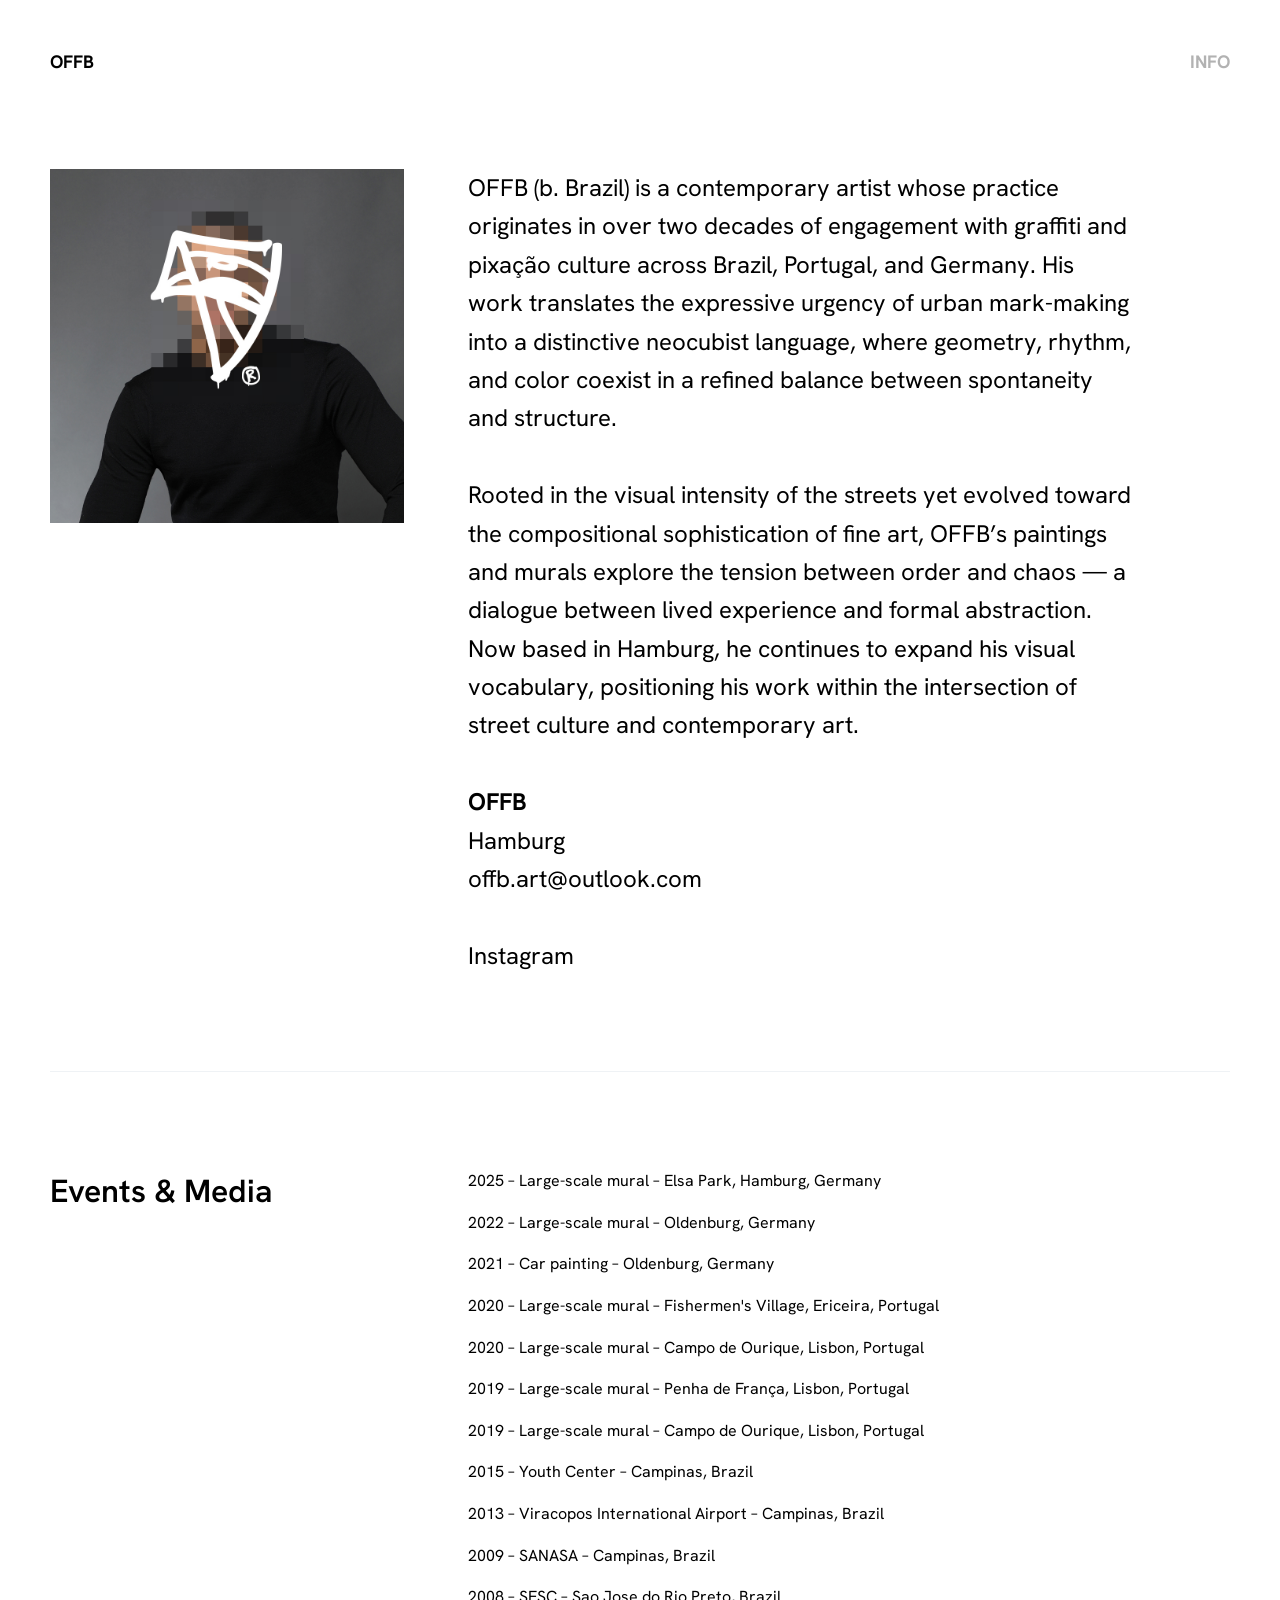
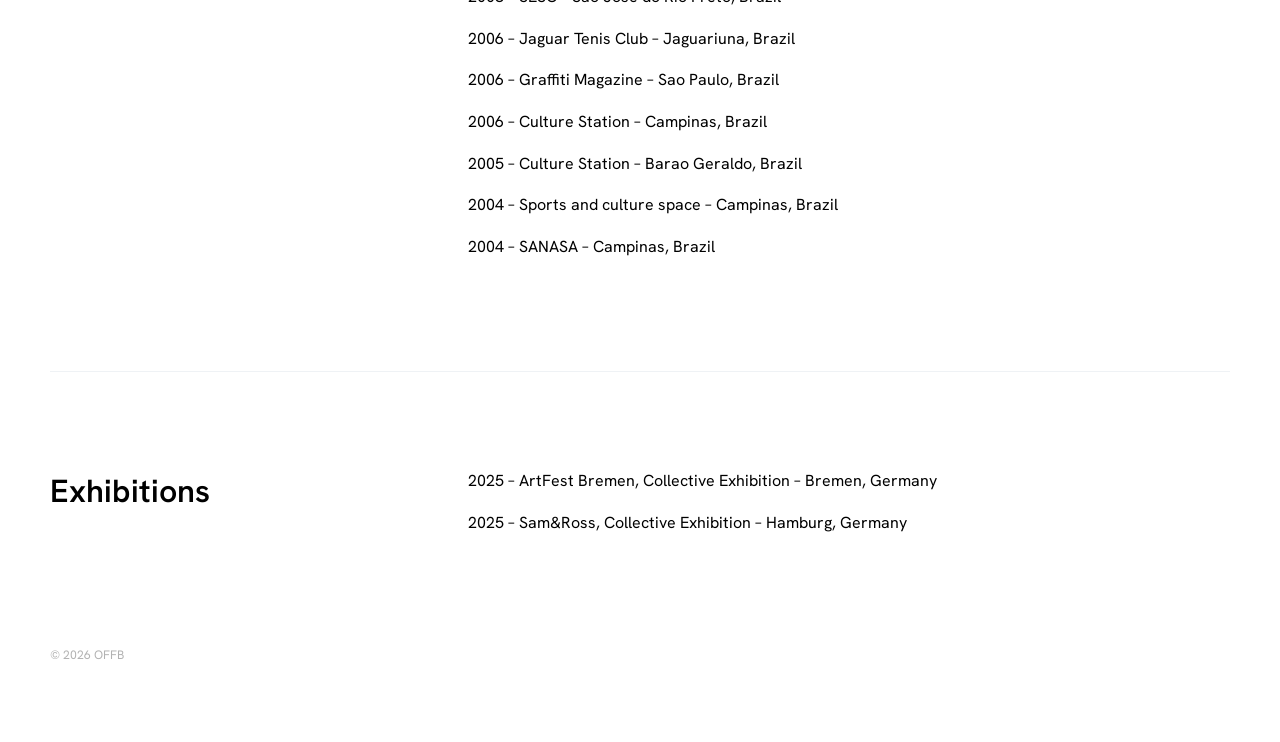
==== info.html @ 8839b7ba "Initial commit" ====
<!DOCTYPE html>
<html lang="en">

<head>
    <meta charset="UTF-8">
    <meta name="viewport" content="width=device-width, initial-scale=1.0">
    <link rel="stylesheet" href="/assets/style.css">
    <link rel="icon" href="/assets/img/favicon-offb.svg" type="image/svg+xml">
    <title>OFFB | INFO</title>
</head>

<body class="about">
    <header>
        <nav>
            <a class="logo" href="/index.html">OFFB</a>
            <a class="info" href="/info.html">INFO</a>
        </nav>
    </header>
    <main class="content">
        <section class="bio">
            <img src="/assets/img/offb-profile.jpg" alt="OFFB Profile Picture">
            <p class="text-bio">OFFB (b. Brazil) is a contemporary artist whose practice originates in over two decades
                of engagement with graffiti and pixação culture across Brazil, Portugal, and Germany. His work
                translates the expressive urgency of urban mark-making into a distinctive neocubist language, where
                geometry, rhythm, and color coexist in a refined balance between spontaneity and structure.
                <br><br>
                Rooted in the visual intensity of the streets yet evolved toward the compositional sophistication of
                fine art, OFFB’s paintings and murals explore the tension between order and chaos — a dialogue between
                lived experience and formal abstraction. Now based in Hamburg, he continues to expand his visual
                vocabulary, positioning his work within the intersection of street culture and contemporary art.
                <br><br>
                <b>OFFB</b><br>
                Hamburg<br>
                <a target="_blank" href="mailto:offb.art@outlook.com">offb.art@outlook.com</a><br><br>

                <a target="_blank" href="https://www.instagram.com/offb_official/">Instagram</a>
            </p>
        </section>
        <hr class="divider" />
        <section class="bio-content">
            <h3>
                Events & Media
            </h3>
            <ul class="exhibitions-list">
                <li>2025 – Large-scale mural – Elsa Park, Hamburg, Germany</li>
                <li>2022 – Large-scale mural – Oldenburg, Germany</li>
                <li>2021 – Car painting – Oldenburg, Germany</li>
                <li>2020 – Large-scale mural – Fishermen's Village, Ericeira, Portugal</li>
                <li>2020 – Large-scale mural – Campo de Ourique, Lisbon, Portugal</li>
                <li>2019 – Large-scale mural – Penha de França, Lisbon, Portugal</li>
                <li>2019 – Large-scale mural – Campo de Ourique, Lisbon, Portugal</li>
                <li>2015 – Youth Center – Campinas, Brazil</li>
                <li>2013 – Viracopos International Airport – Campinas, Brazil</li>
                <li>2009 – SANASA – Campinas, Brazil</li>
                <li>2008 – SESC – Sao Jose do Rio Preto, Brazil</li>
                <li>2006 – Jaguar Tenis Club – Jaguariuna, Brazil</li>
                <li>2006 – Graffiti Magazine – Sao Paulo, Brazil</li>
                <li>2006 – Culture Station – Campinas, Brazil</li>
                <li>2005 – Culture Station – Barao Geraldo, Brazil</li>
                <li>2004 – Sports and culture space – Campinas, Brazil</li>
                <li>2004 – SANASA – Campinas, Brazil</li>
            </ul>
        </section>
        <hr class="divider" />
        <section class="bio-content">
            <h3>
                Exhibitions
            </h3>
            <ul class="exhibitions-list">
                <li>2025 – ArtFest Bremen, Collective Exhibition – Bremen, Germany</li>
                <li>2025 – Sam&Ross, Collective Exhibition – Hamburg, Germany</li>
            </ul>
        </section>
    </main>
    <footer>
        <p>
            © 2026 OFFB
        </p>
    </footer>

</body>

</html>
---- assets/style.css ----
/* Fonts */

@import url('https://fonts.googleapis.com/css2?family=Hanken+Grotesk:ital,wght@0,100..900;1,100..900&display=swap');

/* General Reset */

body,
html {
    margin: 0;
    padding: 0;
    box-sizing: border-box;
    font-family: "Hanken Grotesk", sans-serif;
}

a {
    text-decoration: none;
    color: #000;
}

a:hover {
    color: #b2b2b2;
}

/* Homepage */

.home {
    position: relative;
    height: 100vh;
    background: #fff;
    margin: 50px;
    /* overflow: hidden; */
}

nav {
    display: flex;
    justify-content: space-between;
    align-items: center;
    margin-bottom: 6rem;
    font-weight: 700;
    font-size: 1.125rem;
    letter-spacing: 0;
    line-height: normal;
    text-decoration: none;
}

nav .logo {
    color: #000;
    transition: 0.3s ease;
}

nav .logo:hover {
    color: #b2b2b2;
}

nav .info {
    color: #b2b2b2;
    transition: 0.3s ease;
}

nav .info:hover {
    color: #000;
}

/* .slider {
    width: 100%;
    height: 100%;
    max-height: fit-content;
    background-color: #b2b2b2;
} */

.slider {
    width: 100%;
    height: 100vh;
    margin: 0 auto;
    overflow: hidden;
    position: relative;
    background-color: #b2b2b2;
}

.slides {
    position: relative;
    width: 100%;
    height: 100%;
}

.slides img {
    position: absolute;
    top: 0;
    left: 0;
    width: 100%;
    height: 100%;
    object-fit: cover;
    opacity: 0;
    animation: fade 24s infinite;
}

/* Each image starts its animation with a delay */
.slides img:nth-child(1) { animation-delay: 0s; }
.slides img:nth-child(2) { animation-delay: 6s; }
.slides img:nth-child(3) { animation-delay: 12s; }
.slides img:nth-child(4) { animation-delay: 18s; }

@keyframes fade {
    0% { opacity: 0; }
    8% { opacity: 1; }
    25% { opacity: 1; }
    33% { opacity: 0; }
    100% { opacity: 0; }
}

/* Info */

.about {
    position: relative;
    background: #fff;
    margin: 50px;
}

.divider {
    border: none;
    height: 1px;
    background-color: #EFF2F5;
    margin: 6rem 0;
    width: 100%;
}

.content {
    display: flex;
    flex-direction: column;
    box-sizing: border-box;
}

.bio {
    display: flex;
    flex-direction: row;
    justify-content: space-between;
    align-items: flex-start;
    gap: 4rem;
    width: 100%;
    margin: 0 auto;
    box-sizing: border-box;
}

.bio img {
    flex: 0 0 30%;
    width: 6rem;
    height: auto;
    object-fit: cover;
    margin: 0;
    display: block;
}

.text-bio {
    flex: 1;
    font-size: 1.5rem;
    line-height: 1.6;
    margin: 0;
    margin-right: 6rem;
    box-sizing: border-box;
    overflow-wrap: break-word;
}

.bio-content {
    display: flex;
    flex-direction: row;
    justify-content: space-between;
    align-items: flex-start;
    gap: 4rem;
    width: 100%;
    margin: 0 auto;
    box-sizing: border-box;
}

.bio-content h3 {
    flex: 0 0 30%;
    font-size: 2rem;
    font-weight: 600;
    line-height: 1.3;
    margin: 0;
    padding-top: 0.2rem;
    box-sizing: border-box;
}

.bio-content .exhibitions-list {
    flex: 1;
    font-size: 1rem;
    line-height: 1.6;
    margin: 0;
    box-sizing: border-box;
    overflow-wrap: break-word;
}

.exhibitions-list {
    list-style: none;
    padding: 0;
    margin: 0;
    font-size: 1.125rem;
    color: #000;
    line-height: 1.6;
}

.exhibitions-list li {
    margin-bottom: 0.5rem;
    padding-bottom: 0.5rem;
}

.exhibitions-list li:last-child {
    border-bottom: none;
}



/* Footer */

footer {
    font-size: 0.765rem;
    font-weight: 400;
    color: #b2b2b2;
    margin-top: 6rem;
    padding-bottom: 1rem;
}

::selection {
    background-color: #b2b2b2;
    color: #000;
}

/* Responsive Design */

@media (max-width: 1024px) {
    .slider {
        height: 60vh;
    }

    .slides img {
        height: 60vh;
    }
}

@media (max-width: 768px) {
    .slider {
        height: 50vh;
    }


    .slides img {
        height: 50vh;
    }
}

@media (max-width: 480px) {
    .slider {
        height: 40vh;
    }

    .slides img {
        height: 40vh;
    }
}

@media (max-width: 1024px) {

    .home,
    .about {
        margin: 2rem;
    }

    nav {
        flex-direction: row;
        justify-content: space-between;
        font-size: 1rem;
    }

    .bio,
    .bio-content {
        gap: 2rem;
    }

    .bio img {
        flex: 0 0 40%;
    }

    .text-bio {
        font-size: 1.25rem;
        margin-right: 0;
    }

    .bio-content h3 {
        font-size: 1.5rem;
    }

    .bio-content .exhibitions-list {
        font-size: 1rem;
    }

    .divider {
        margin: 4rem 0;
    }
}

@media (max-width: 768px) {

    .home,
    .about {
        margin: 1.5rem;
    }

    .bio,
    .bio-content {
        flex-direction: column;
        gap: 2rem;
    }

    .bio img,
    .bio-content h3 {
        flex: 0 0 auto;
        width: 100%;
    }

    .text-bio,
    .bio-content .exhibitions-list {
        flex: 0 0 auto;
        width: 100%;
        margin-right: 0;
        font-size: 1.125rem;
    }

    .exhibitions-list li {
        margin-bottom: 0.75rem;
        padding-bottom: 0.75rem;
    }

    footer {
        text-align: left;
        font-size: 0.75rem;
        margin-top: 4rem;
    }
}

@media (max-width: 480px) {

    .home,
    .about {
        margin: 1rem;
    }

    nav {
        font-size: 0.9rem;
    }

    .text-bio {
        font-size: 1rem;
        line-height: 1.5;
    }

    .bio-content h3 {
        font-size: 1.25rem;
    }

    .exhibitions-list {
        font-size: 0.95rem;
    }

    footer {
        font-size: 0.7rem;
        text-align: center;
    }
}
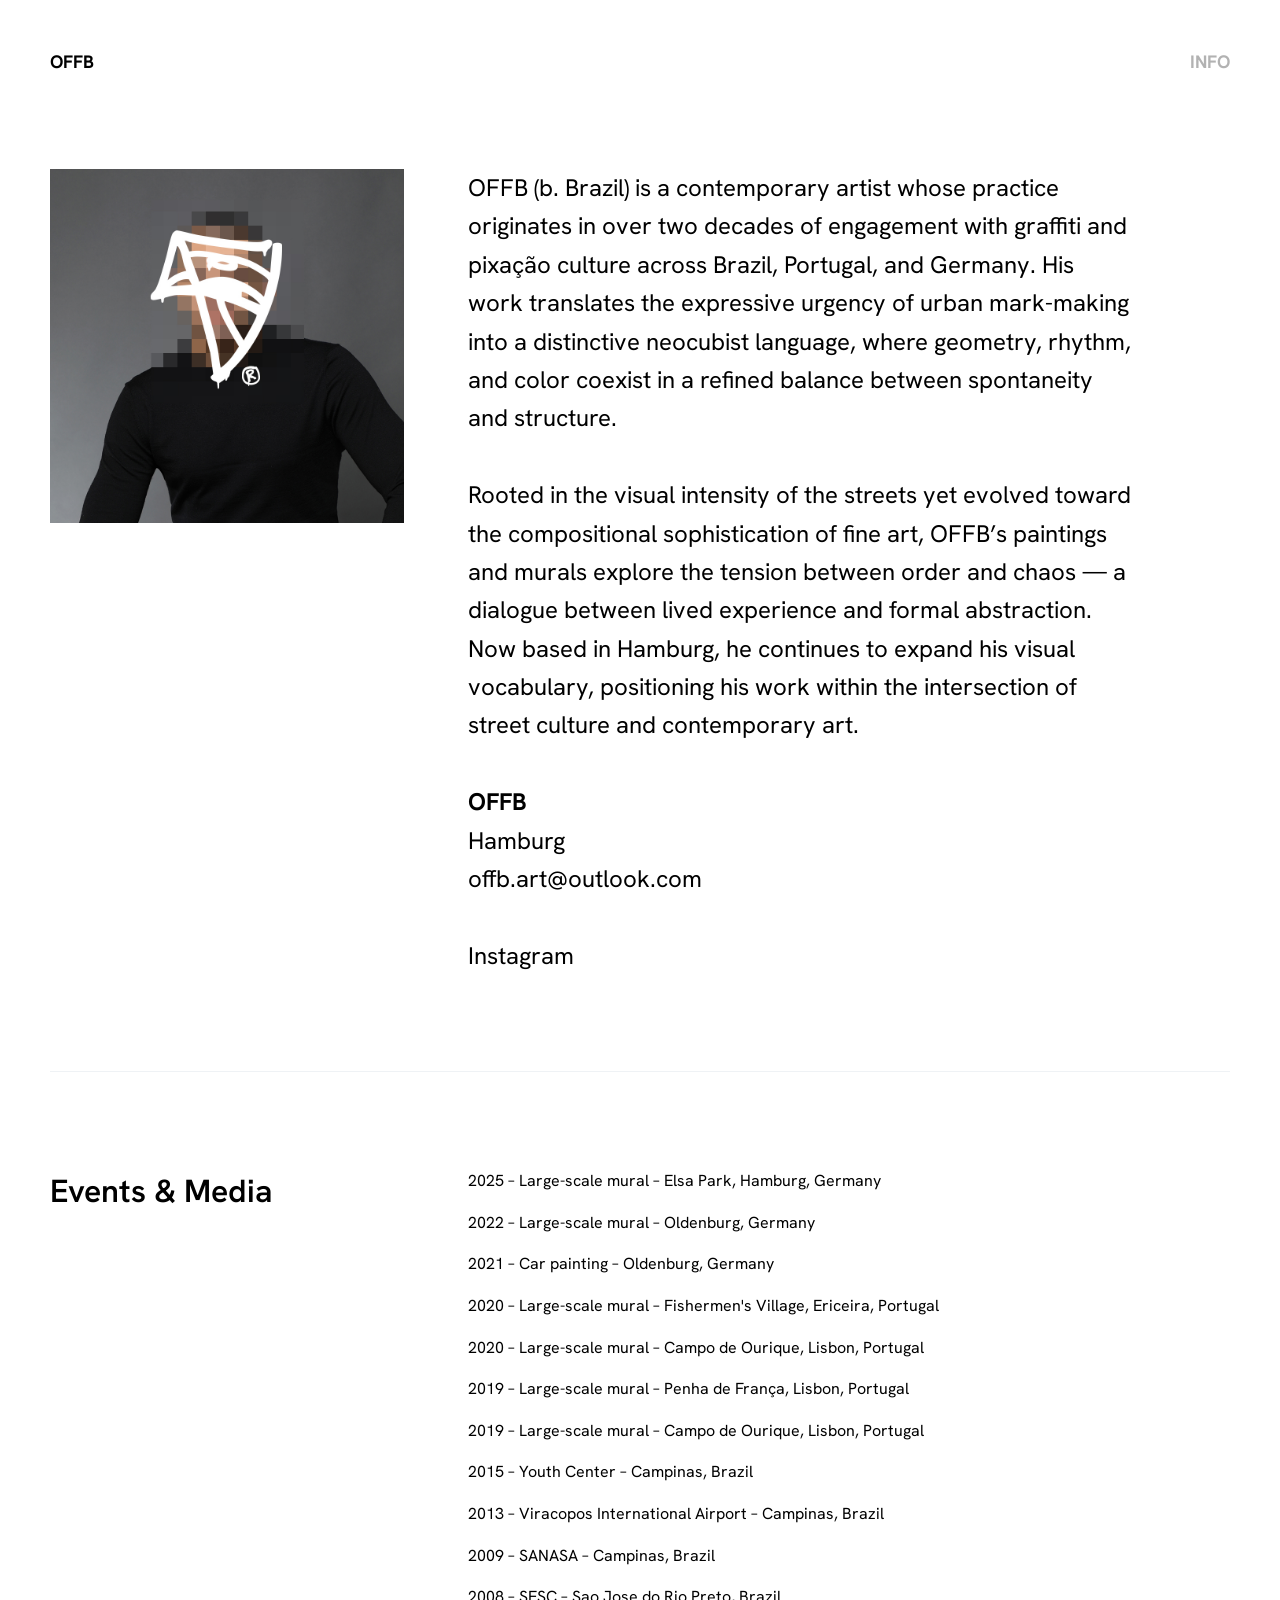
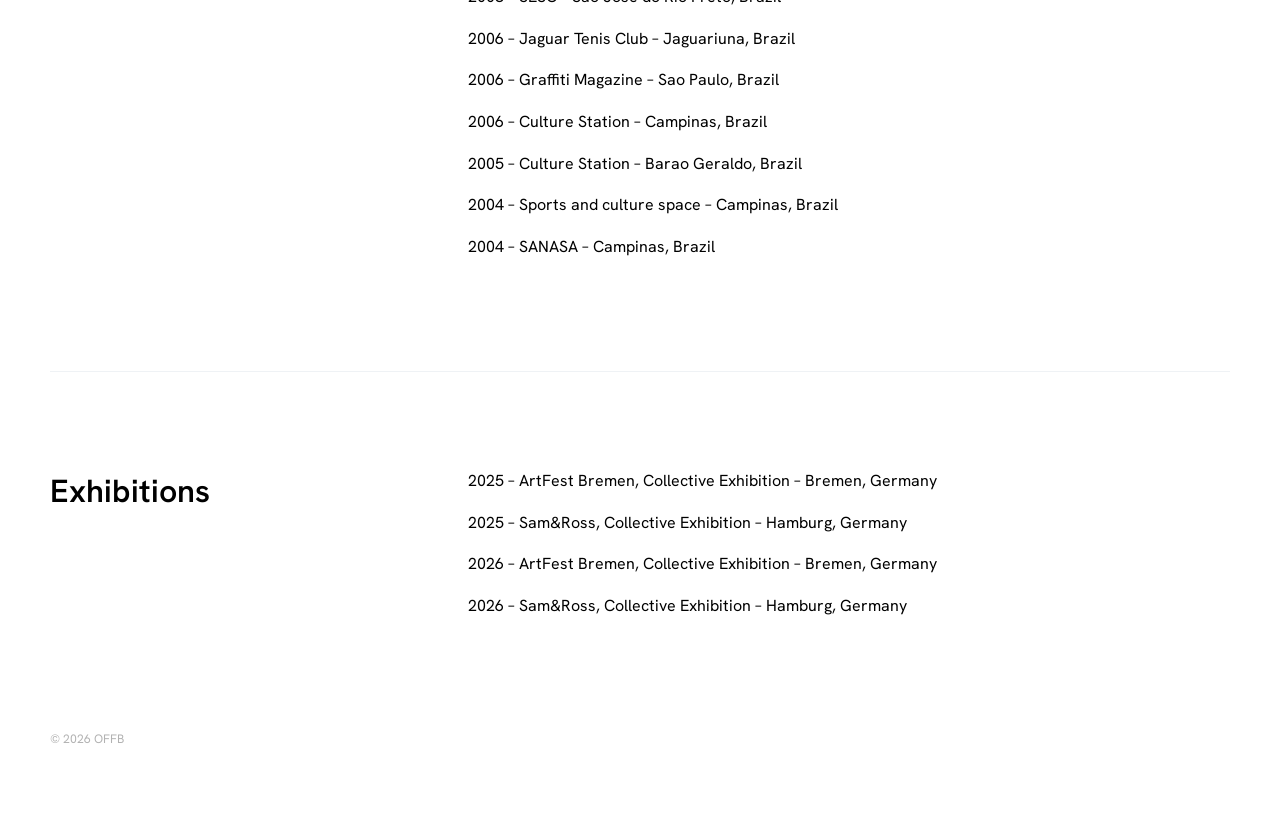
==== commit 378ec165: "New exhibitions" ====
--- a/info.html
+++ b/info.html
@@ -69,6 +69,8 @@
             <ul class="exhibitions-list">
                 <li>2025 – ArtFest Bremen, Collective Exhibition – Bremen, Germany</li>
                 <li>2025 – Sam&Ross, Collective Exhibition – Hamburg, Germany</li>
+                <li>2026 – ArtFest Bremen, Collective Exhibition – Bremen, Germany</li>
+                <li>2026 – Sam&Ross, Collective Exhibition – Hamburg, Germany</li>
             </ul>
         </section>
     </main>
